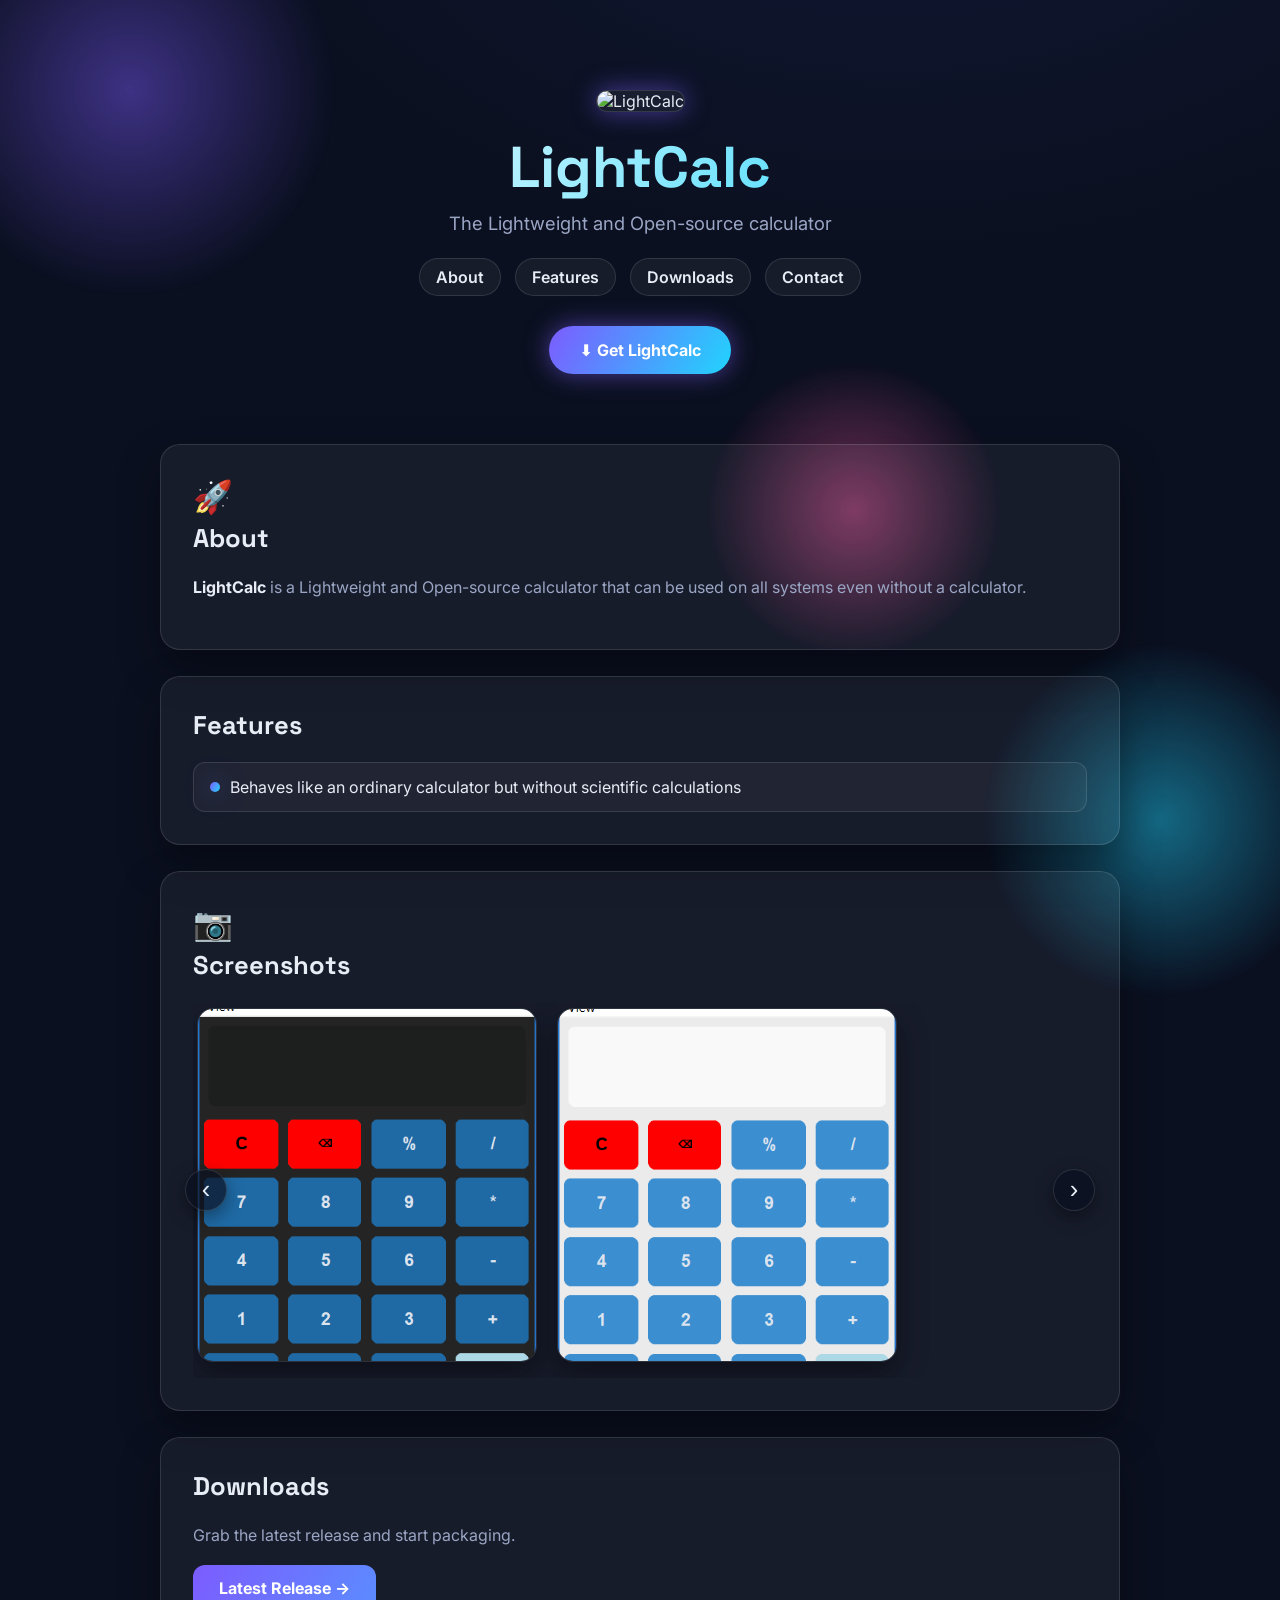
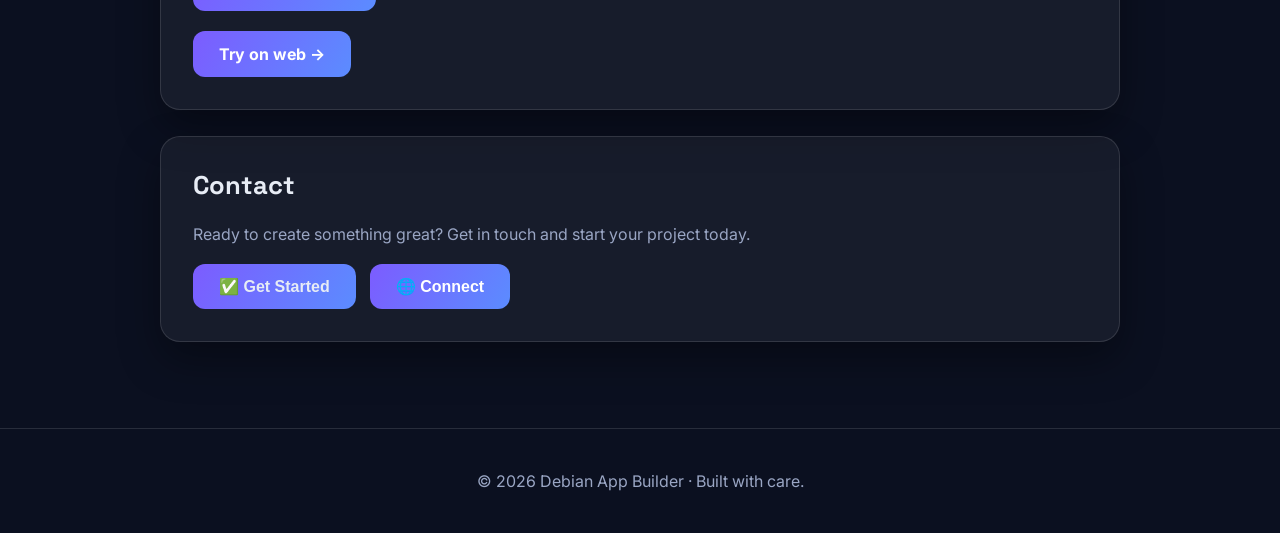
==== index.html @ 503bd032 "added LightCalc site" ====
<!DOCTYPE html>
<html lang="en">
<head>
    <meta charset="UTF-8">
    <meta name="viewport" content="width=device-width, initial-scale=1.0">
    <title>LightCalc</title>
    <link rel="preconnect" href="https://fonts.googleapis.com">
    <link rel="preconnect" href="https://fonts.gstatic.com" crossorigin>
    <link href="https://fonts.googleapis.com/css2?family=Space+Grotesk:wght@400;600;700&family=Inter:wght@400;500;600&display=swap" rel="stylesheet">
    <link rel="stylesheet" href="styles.css">
</head>
<body>
    <div class="bg-orbs" aria-hidden="true">
        <span class="orb orb-1"></span>
        <span class="orb orb-2"></span>
        <span class="orb orb-3"></span>
    </div>

    <header class="hero">
        <div class="hero-inner">
            <img src="LightCalc-source/Calculator/calculator.png" alt="LightCalc" class="logo">
            <h1>LightCalc</h1>
            <p class="tagline">The Lightweight and Open-source calculator</p>
            <nav>
                <a href="#about">About</a>
                <a href="#features">Features</a>
                <a href="#downloads">Downloads</a>
                <a href="#contact">Contact</a>
            </nav>
            <a href="#downloads" class="cta">⬇ Get LightCalc</a>
        </div>
    </header>

    <main>
        <section id="about" class="card reveal">
            <div class="card-icon">🚀</div>
            <h2>About</h2>
            <p><strong>LightCalc</strong> is a Lightweight and Open-source calculator that can be used on all systems even without a calculator.</p>
        </section>
        
        <section id="features" class="card reveal">
            <h2>Features</h2>
            <ul class="feature-grid">
                <li><span class="dot"></span>Behaves like an ordinary calculator but without scientific calculations</li>
                
            </ul>
        </section>
        <section id="screenshots" class="card reveal">
            <div class="card-icon">📷 </div>
                <h2>Screenshots</h2>
                <div class="gallery">
                    <button class="gallery-btn prev" aria-label="Previous screenshot">‹</button>
                    <div class="screenshots" role="region" aria-label="Screenshot gallery">
                        <!-- Template: copy a <figure class="shot"> block to add more screenshots -->
                        <figure class="shot">
                            <img src="./images/Lightcalc-dark.png" alt="Debian-App-Builder-screenshot1">
                        </figure>
                        <figure class="shot">
                            <img src="./images/Lightcal-light.png" alt="Debian-App-Builder-screenshot2">
                        </figure>
                    </div>
                    <button class="gallery-btn next" aria-label="Next screenshot">›</button>
                </div>
        </section>
        <section id="downloads" class="card reveal">
            <h2>Downloads</h2>
            <p>Grab the latest release and start packaging.</p>
            <a class="btn primary" href="https://github.com/tuffgit21/LightCalc/releases/">Latest Release →</a>
            <br>
            <br>
            <a class="btn primary" href="LightCalc-web.html">Try on web →</a>
        </section>
        
        <section id="contact" class="card reveal">
            <h2>Contact</h2>
            <p>Ready to create something great? Get in touch and start your project today.</p>
            <div class="actions">
                <button class="btn primary glow" id="get-started"><a href="https://forms.gle/stxDfYXyTWA26EL48" target="_blank">✅ Get Started</a></button>
                <button class="btn glow" id="open-social" type="button">🌐 Connect</button>
            </div>
        </section>
    </main>

    <footer>
        <p>© 2026 Debian App Builder · Built with care.</p>
    </footer>

    <div id="lightbox" class="lightbox" aria-hidden="true" role="dialog" aria-label="Image preview">
        <img src="" alt="">
    </div>

    <div id="social-popup" class="social-popup" aria-hidden="true" role="dialog" aria-label="Social media links">
        <div class="social-card">
            <button class="social-close" aria-label="Close">×</button>
            <h3>Connect with us</h3>
            <div class="social-grid">
                <a class="social-link" href="https://github.com/tuffgit21" target="_blank" rel="noopener" aria-label="GitHub" style="--c:#ffffff">
                    <svg viewBox="0 0 24 24" aria-hidden="true"><path fill="currentColor" d="M12 .297c-6.63 0-12 5.373-12 12 0 5.303 3.438 9.8 8.205 11.385.6.113.82-.258.82-.577 0-.285-.01-1.04-.015-2.04-3.338.724-4.042-1.61-4.042-1.61C4.422 18.07 3.633 17.7 3.633 17.7c-1.087-.744.084-.729.084-.729 1.205.084 1.838 1.236 1.838 1.236 1.07 1.835 2.809 1.305 3.495.998.108-.776.417-1.305.76-1.605-2.665-.3-5.466-1.332-5.466-5.93 0-1.31.465-2.38 1.235-3.22-.135-.303-.54-1.523.105-3.176 0 0 1.005-.322 3.3 1.23.96-.267 1.98-.399 3-.405 1.02.006 2.04.138 3 .405 2.28-1.552 3.285-1.23 3.285-1.23.645 1.653.24 2.873.12 3.176.765.84 1.23 1.91 1.23 3.22 0 4.61-2.805 5.625-5.475 5.92.42.36.81 1.096.81 2.22 0 1.606-.015 2.896-.015 3.286 0 .315.21.69.825.57C20.565 22.092 24 17.592 24 12.297c0-6.627-5.373-12-12-12"/></svg>
                </a>
                <a class="social-link" href="https://www.tiktok.com/@i.love_coding" target="_blank" rel="noopener" aria-label="TikTok" style="--c:#ff0050">
                    <svg viewBox="0 0 24 24" aria-hidden="true"><path fill="currentColor" d="M12.525.02c1.31-.02 2.61-.01 3.91-.02.08 1.53.63 3.09 1.75 4.17 1.12 1.11 2.7 1.62 4.24 1.79v4.03c-1.44-.05-2.89-.35-4.2-.97-.57-.26-1.1-.59-1.62-.93-.01 2.92.01 5.84-.02 8.75-.08 1.4-.54 2.79-1.35 3.94-1.31 1.92-3.58 3.17-5.91 3.21-1.43.08-2.86-.31-4.08-1.03-2.02-1.19-3.44-3.37-3.65-5.71-.02-.5-.03-1-.01-1.49.18-1.9 1.12-3.72 2.58-4.96 1.66-1.44 3.98-2.13 6.15-1.72.02 1.48-.04 2.96-.04 4.44-.99-.32-2.15-.23-3.02.37-.63.41-1.11 1.04-1.36 1.75-.21.51-.15 1.07-.14 1.61.24 1.64 1.82 3.02 3.5 2.87 1.12-.01 2.19-.66 2.77-1.61.19-.33.4-.67.41-1.06.1-1.79.06-3.57.07-5.36.01-4.03-.01-8.05.02-12.07z"/></svg>
                </a>
                <a class="social-link" href="https://www.instagram.com/prvtt_yousef_2/" target="_blank" rel="noopener" aria-label="Instagram" style="--c:#e1306c">
                    <svg viewBox="0 0 24 24" aria-hidden="true"><path fill="currentColor" d="M12 2.163c3.204 0 3.584.012 4.85.07 3.252.148 4.771 1.691 4.919 4.919.058 1.265.069 1.645.069 4.849 0 3.205-.012 3.584-.069 4.849-.149 3.225-1.664 4.771-4.919 4.919-1.266.058-1.644.07-4.85.07-3.204 0-3.584-.012-4.849-.07-3.26-.149-4.771-1.699-4.919-4.92-.058-1.265-.07-1.644-.07-4.849 0-3.204.013-3.583.07-4.849.149-3.227 1.664-4.771 4.919-4.919 1.266-.057 1.645-.069 4.849-.069zM12 0C8.741 0 8.333.014 7.053.072 2.695.272.273 2.69.073 7.052.014 8.333 0 8.741 0 12c0 3.259.014 3.668.072 4.948.2 4.358 2.618 6.78 6.98 6.98C8.333 23.986 8.741 24 12 24c3.259 0 3.668-.014 4.948-.072 4.354-.2 6.782-2.618 6.979-6.98.059-1.28.073-1.689.073-4.948 0-3.259-.014-3.667-.072-4.947-.196-4.354-2.617-6.78-6.979-6.98C15.668.014 15.259 0 12 0zm0 5.838a6.162 6.162 0 100 12.324 6.162 6.162 0 000-12.324zM12 16a4 4 0 110-8 4 4 0 010 8zm6.406-11.845a1.44 1.44 0 100 2.881 1.44 1.44 0 000-2.881z"/></svg>
                </a>
                <a class="social-link" href="https://discord.com/invite/nNTrCmrS6y" target="_blank" rel="noopener" aria-label="Discord" style="--c:#5865f2">
                    <svg viewBox="0 0 24 24" aria-hidden="true"><path fill="currentColor" d="M20.317 4.369a19.791 19.791 0 00-4.885-1.515.074.074 0 00-.079.037c-.21.375-.444.864-.608 1.249a18.27 18.27 0 00-5.487 0 12.64 12.64 0 00-.617-1.25.077.077 0 00-.079-.036A19.736 19.736 0 003.677 4.37a.07.07 0 00-.032.027C.533 9.046-.32 13.58.099 18.057a.082.082 0 00.031.057 19.9 19.9 0 005.993 3.03.078.078 0 00.084-.028c.462-.63.874-1.295 1.226-1.994a.076.076 0 00-.041-.106 13.107 13.107 0 01-1.872-.892.077.077 0 01-.008-.128c.126-.094.252-.192.372-.291a.074.074 0 01.077-.01c3.928 1.793 8.18 1.793 12.062 0a.074.074 0 01.078.009c.12.099.246.198.373.292a.077.077 0 01-.006.127 12.3 12.3 0 01-1.873.892.077.077 0 00-.041.107c.36.698.772 1.362 1.225 1.993a.076.076 0 00.084.028 19.84 19.84 0 006.002-3.03.077.077 0 00.032-.056c.5-5.177-.838-9.674-3.549-13.66a.061.061 0 00-.031-.027zM8.02 15.331c-1.183 0-2.157-1.085-2.157-2.419 0-1.333.956-2.419 2.157-2.419 1.21 0 2.176 1.096 2.157 2.42 0 1.333-.956 2.418-2.157 2.418zm7.975 0c-1.183 0-2.157-1.085-2.157-2.419 0-1.333.955-2.419 2.157-2.419 1.21 0 2.176 1.096 2.157 2.42 0 1.333-.946 2.418-2.157 2.418z"/></svg>
                </a>
                <a class="social-link" href="https://t.me/tuffgit21" target="_blank" rel="noopener" aria-label="Telegram" style="--c:#26a5e4">
                    <svg viewBox="0 0 24 24" aria-hidden="true"><path fill="currentColor" d="M11.944 0A12 12 0 000 12a12 12 0 0012 12 12 12 0 0012-12A12 12 0 0012 0a12 12 0 00-.056 0zm4.962 7.224c.1-.002.321.023.465.14a.506.506 0 01.171.325c.016.093.036.306.02.472-.18 1.898-.962 6.502-1.36 8.627-.168.9-.499 1.201-.82 1.23-.696.065-1.225-.46-1.9-.902-1.056-.693-1.653-1.124-2.678-1.8-1.185-.78-.417-1.21.258-1.91.177-.184 3.247-2.977 3.307-3.23.007-.032.014-.15-.056-.212s-.174-.041-.249-.024c-.106.024-1.793 1.14-5.061 3.345-.48.334-.913.49-1.302.48-.428-.008-1.252-.241-1.865-.44-.752-.245-1.349-.374-1.297-.789.027-.216.325-.437.893-.663 3.498-1.524 5.83-2.529 6.998-3.014 3.332-1.386 4.025-1.627 4.476-1.635z"/></svg>
                </a>
            </div>
        </div>
    </div>

    <script>
        const obs = new IntersectionObserver((entries) => {
            entries.forEach(e => { if (e.isIntersecting) e.target.classList.add('in'); });
        }, { threshold: 0.15 });
        document.querySelectorAll('.reveal').forEach(el => obs.observe(el));

        // Screenshot gallery scroll controls (reusable template)
        document.querySelectorAll('.gallery').forEach(g => {
            const track = g.querySelector('.screenshots');
            const step = () => track.querySelector('.shot')?.offsetWidth + 20 || 300;
            g.querySelector('.gallery-btn.prev')?.addEventListener('click', () => track.scrollBy({ left: -step(), behavior: 'smooth' }));
            g.querySelector('.gallery-btn.next')?.addEventListener('click', () => track.scrollBy({ left: step(), behavior: 'smooth' }));
        });

        // Lightbox preview
        const lb = document.getElementById('lightbox');
        const lbImg = lb.querySelector('img');
        document.querySelectorAll('.shot img').forEach(img => {
            img.style.cursor = 'zoom-in';
            img.addEventListener('click', () => {
                lbImg.src = img.src;
                lbImg.alt = img.alt;
                lb.classList.add('open');
                lb.setAttribute('aria-hidden', 'false');
            });
        });
        const closeLb = () => { lb.classList.remove('open'); lb.setAttribute('aria-hidden', 'true'); };
        lb.addEventListener('click', closeLb);
        document.addEventListener('keydown', e => { if (e.key === 'Escape') closeLb(); });

        // Social media popup
        const sp = document.getElementById('social-popup');
        const openSp = () => { sp.classList.add('open'); sp.setAttribute('aria-hidden', 'false'); };
        const closeSp = () => { sp.classList.remove('open'); sp.setAttribute('aria-hidden', 'true'); };
        document.getElementById('open-social')?.addEventListener('click', openSp);
        sp.querySelector('.social-close')?.addEventListener('click', closeSp);
        sp.addEventListener('click', e => { if (e.target === sp) closeSp(); });
        document.addEventListener('keydown', e => { if (e.key === 'Escape') closeSp(); });

        // Screenshot gallery scroll controls (reusable template)
        document.querySelectorAll('.gallery').forEach(g => {
            const track = g.querySelector('.screenshots');
            const step = () => track.querySelector('.shot')?.offsetWidth + 20 || 300;
            g.querySelector('.gallery-btn.prev')?.addEventListener('click', () => track.scrollBy({ left: -step(), behavior: 'smooth' }));
            g.querySelector('.gallery-btn.next')?.addEventListener('click', () => track.scrollBy({ left: step(), behavior: 'smooth' }));
        });
    </script>
</body>
</html>
---- styles.css ----
:root {
    --bg: #0b1020;
    --bg-2: #111834;
    --card: rgba(255, 255, 255, 0.05);
    --border: rgba(255, 255, 255, 0.12);
    --text: #e7ecf5;
    --muted: #9aa6c4;
    --accent: #7c5cff;
    --accent-2: #21d4fd;
    --glow: 0 0 24px rgba(124, 92, 255, 0.55);
}

* { box-sizing: border-box; }

body {
    margin: 0;
    font-family: 'Inter', system-ui, sans-serif;
    background: radial-gradient(1200px 800px at 70% -10%, var(--bg-2), var(--bg) 60%);
    color: var(--text);
    min-height: 100vh;
    overflow-x: hidden;
}

.bg-orbs { position: fixed; inset: 0; z-index: 0; pointer-events: none; }
.orb {
    position: absolute;
    border-radius: 50%;
    opacity: 0.45;
    will-change: transform;
    transform: translateZ(0);
    animation: float 16s ease-in-out infinite;
}
.orb-1 { width: 420px; height: 420px; background: radial-gradient(circle at 50% 50%, var(--accent) 0%, transparent 70%); top: -120px; left: -80px; }
.orb-2 { width: 360px; height: 360px; background: radial-gradient(circle at 50% 50%, var(--accent-2) 0%, transparent 70%); bottom: -100px; right: -60px; animation-delay: -5s; }
.orb-3 { width: 300px; height: 300px; background: radial-gradient(circle at 50% 50%, #ff5ca8 0%, transparent 70%); top: 40%; left: 55%; animation-delay: -9s; }

@keyframes float {
    0%, 100% { transform: translate(0, 0) scale(1); }
    50% { transform: translate(30px, -40px) scale(1.08); }
}

.hero {
    position: relative;
    z-index: 1;
    text-align: center;
    padding: 90px 20px 70px;
}
.hero-inner { max-width: 800px; margin: 0 auto; }
.logo {
    width: 110px;
    height: 110px;
    object-fit: cover;
    border-radius: 24px;
    border: 1px solid var(--border);
    box-shadow: var(--glow);
    background: var(--card);
    image-rendering: -webkit-optimize-contrast;
    animation: pop 0.8s ease both;
}
h1 {
    font-family: 'Space Grotesk', sans-serif;
    font-size: clamp(2.2rem, 6vw, 3.6rem);
    margin: 18px 0 8px;
    background: linear-gradient(120deg, #fff, var(--accent-2));
    -webkit-background-clip: text;
    background-clip: text;
    color: transparent;
}
.tagline { color: var(--muted); font-size: 1.15rem; margin: 0 0 24px; }
.accent { color: var(--accent-2); font-weight: 600; }

nav {
    display: flex;
    flex-wrap: wrap;
    justify-content: center;
    gap: 14px;
    margin: 20px 0 30px;
}
nav a {
    color: var(--text);
    text-decoration: none;
    font-weight: 600;
    padding: 8px 16px;
    border-radius: 999px;
    border: 1px solid var(--border);
    background: var(--card);
    transition: transform 0.2s, border-color 0.2s, box-shadow 0.2s;
}
nav a:hover {
    transform: translateY(-2px);
    border-color: var(--accent);
    box-shadow: var(--glow);
}

.cta {
    display: inline-block;
    padding: 14px 30px;
    border-radius: 999px;
    font-weight: 700;
    color: #fff;
    text-decoration: none;
    background: linear-gradient(120deg, var(--accent), var(--accent-2));
    box-shadow: var(--glow);
    transition: transform 0.2s, box-shadow 0.2s;
}
.cta:hover { transform: translateY(-3px) scale(1.03); }

main {
    position: relative;
    z-index: 1;
    max-width: 1000px;
    margin: 0 auto;
    padding: 0 20px 60px;
}

.card {
    background: var(--card);
    border: 1px solid var(--border);
    border-radius: 20px;
    box-shadow: 0 18px 40px rgba(0, 0, 0, 0.35);
    padding: 32px;
    margin-bottom: 26px;
    opacity: 0;
    transform: translateY(28px);
    will-change: transform, opacity;
    transition: opacity 0.7s ease, transform 0.7s ease;
}
.card.in { opacity: 1; transform: translateY(0); }
.card h2 {
    font-family: 'Space Grotesk', sans-serif;
    margin-top: 0;
    font-size: 1.6rem;
}
.card-icon { font-size: 2rem; margin-bottom: 6px; }
.card p { color: var(--muted); line-height: 1.6; }
.card strong { color: var(--text); }

.feature-grid {
    list-style: none;
    padding: 0;
    display: grid;
    grid-template-columns: repeat(auto-fit, minmax(260px, 1fr));
    gap: 14px;
    margin: 18px 0 0;
}
.feature-grid li {
    display: flex;
    align-items: center;
    gap: 10px;
    padding: 14px 16px;
    border-radius: 12px;
    background: rgba(255, 255, 255, 0.04);
    border: 1px solid var(--border);
    transition: transform 0.2s, border-color 0.2s;
}
.feature-grid li:hover { transform: translateY(-3px); border-color: var(--accent); }
.dot {
    width: 10px; height: 10px; border-radius: 50%;
    background: linear-gradient(120deg, var(--accent), var(--accent-2));
    flex-shrink: 0;
    box-shadow: var(--glow);
}
.feature-grid code, .card code {
    background: rgba(124, 92, 255, 0.18);
    padding: 2px 7px;
    border-radius: 6px;
    font-size: 0.9em;
    color: #d7ccff;
}

.gallery {
    position: relative;
    margin-top: 18px;
}
.screenshots {
    display: flex;
    gap: 20px;
    padding: 6px 4px 16px;
    overflow-x: auto;
    scroll-snap-type: x proximity;
    -webkit-overflow-scrolling: touch;
    scrollbar-width: thin;
    scrollbar-color: var(--accent) transparent;
}
.screenshots::-webkit-scrollbar { height: 8px; }
.screenshots::-webkit-scrollbar-track { background: transparent; }
.screenshots::-webkit-scrollbar-thumb {
    background: linear-gradient(120deg, var(--accent), var(--accent-2));
    border-radius: 999px;
}
.gallery-btn {
    position: absolute;
    top: 50%;
    transform: translateY(-50%);
    z-index: 2;
    width: 42px;
    height: 42px;
    border-radius: 50%;
    border: 1px solid var(--border);
    background: rgba(11, 16, 32, 0.7);
    color: var(--text);
    font-size: 1.6rem;
    line-height: 1;
    cursor: pointer;
    box-shadow: 0 6px 18px rgba(0, 0, 0, 0.4);
    transition: transform 0.2s, border-color 0.2s, box-shadow 0.2s;
}
.gallery-btn:hover {
    border-color: var(--accent);
    box-shadow: var(--glow);
    transform: translateY(-50%) scale(1.08);
}
.gallery-btn.prev { left: -8px; }
.gallery-btn.next { right: -8px; }

.lightbox {
    position: fixed;
    inset: 0;
    z-index: 50;
    display: flex;
    align-items: center;
    justify-content: center;
    padding: 24px;
    background: rgba(6, 9, 20, 0.85);
    backdrop-filter: blur(10px);
    -webkit-backdrop-filter: blur(10px);
    opacity: 0;
    visibility: hidden;
    transition: opacity 0.3s ease, visibility 0.3s ease;
    cursor: zoom-out;
}
.lightbox.open { opacity: 1; visibility: visible; }
.lightbox img {
    max-width: 92vw;
    max-height: 88vh;
    width: auto;
    height: auto;
    border-radius: 16px;
    border: 1px solid var(--border);
    box-shadow: 0 30px 80px rgba(0, 0, 0, 0.6), var(--glow);
    transform: scale(0.92);
    transition: transform 0.3s ease;
}
.lightbox.open img { transform: scale(1); }

.social-popup {
    position: fixed;
    inset: 0;
    z-index: 50;
    display: flex;
    align-items: center;
    justify-content: center;
    padding: 24px;
    background: rgba(6, 9, 20, 0.85);
    backdrop-filter: blur(10px);
    -webkit-backdrop-filter: blur(10px);
    opacity: 0;
    visibility: hidden;
    transition: opacity 0.3s ease, visibility 0.3s ease;
}
.social-popup.open { opacity: 1; visibility: visible; }
.social-card {
    position: relative;
    background: var(--card);
    border: 1px solid var(--border);
    border-radius: 20px;
    box-shadow: 0 30px 80px rgba(0, 0, 0, 0.6), var(--glow);
    padding: 32px 28px;
    text-align: center;
    transform: scale(0.92);
    transition: transform 0.3s ease;
}
.social-popup.open .social-card { transform: scale(1); }
.social-card h3 {
    font-family: 'Space Grotesk', sans-serif;
    margin: 0 0 20px;
    font-size: 1.4rem;
}
.social-close {
    position: absolute;
    top: 12px;
    right: 14px;
    width: 34px;
    height: 34px;
    border-radius: 50%;
    border: 1px solid var(--border);
    background: transparent;
    color: var(--text);
    font-size: 1.4rem;
    line-height: 1;
    cursor: pointer;
    transition: border-color 0.2s, box-shadow 0.2s;
}
.social-close:hover { border-color: var(--accent); box-shadow: var(--glow); }
.social-grid {
    display: flex;
    flex-wrap: wrap;
    justify-content: center;
    gap: 16px;
}
.social-link {
    display: grid;
    place-items: center;
    width: 58px;
    height: 58px;
    border-radius: 16px;
    color: var(--c, #fff);
    background: rgba(255, 255, 255, 0.06);
    border: 1px solid var(--border);
    transition: transform 0.2s, border-color 0.2s, box-shadow 0.2s, background 0.2s;
}
.social-link svg { width: 26px; height: 26px; }
.social-link:hover {
    transform: translateY(-4px);
    border-color: var(--c, var(--accent));
    background: color-mix(in srgb, var(--c, #fff) 14%, transparent);
    box-shadow: 0 0 22px color-mix(in srgb, var(--c, #fff) 45%, transparent);
}
.shot {
    flex: 0 0 auto;
    width: clamp(240px, 70%, 340px);
    margin: 0;
    overflow: hidden;
    border-radius: 16px;
    border: 1px solid var(--border);
    background: rgba(0, 0, 0, 0.25);
    box-shadow: 0 14px 30px rgba(0, 0, 0, 0.4);
    scroll-snap-align: center;
    transition: transform 0.3s ease, box-shadow 0.3s ease, border-color 0.3s ease;
}
.shot img {
    display: block;
    width: 100%;
    height: auto;
    aspect-ratio: 24 / 25;
    object-fit: cover;
    transition: transform 0.4s ease, filter 0.4s ease;
}
.shot:hover {
    transform: translateY(-4px);
    border-color: var(--accent);
    box-shadow: var(--glow);
}
.shot:hover img {
    transform: scale(1.05);
    filter: saturate(1.1) brightness(1.05);
}

.btn {
    display: inline-block;
    text-decoration: none;
    font-weight: 700;
    padding: 13px 26px;
    border-radius: 12px;
    cursor: pointer;
    border: none;
    font-size: 1rem;
    color: #fff;
    background: linear-gradient(120deg, var(--accent), #5b8cff);
    transition: transform 0.2s, box-shadow 0.2s;
}
.btn:hover { transform: translateY(-2px); }
.btn.primary:hover { box-shadow: var(--glow); }
.btn.glow { animation: pulse 2.4s ease-in-out infinite; }

.actions { display: flex; flex-wrap: wrap; gap: 14px; margin-top: 8px; }

@keyframes pulse {
    0%, 100% { transform: scale(1); }
    50% { transform: scale(1.04); }
}
@keyframes pop {
    0% { transform: scale(0.6); opacity: 0; }
    100% { transform: scale(1); opacity: 1; }
}

footer {
    position: relative;
    z-index: 1;
    text-align: center;
    padding: 26px;
    color: var(--muted);
    border-top: 1px solid var(--border);
}

@media (prefers-reduced-motion: reduce) {
    .orb, .btn.glow, .logo { animation: none; }
    .card { transition: none; }
    .screenshots { scroll-behavior: auto; }
}
html {
    scroll-behavior: smooth;
}
a {
    text-decoration: none;
    color:var(--text)
}
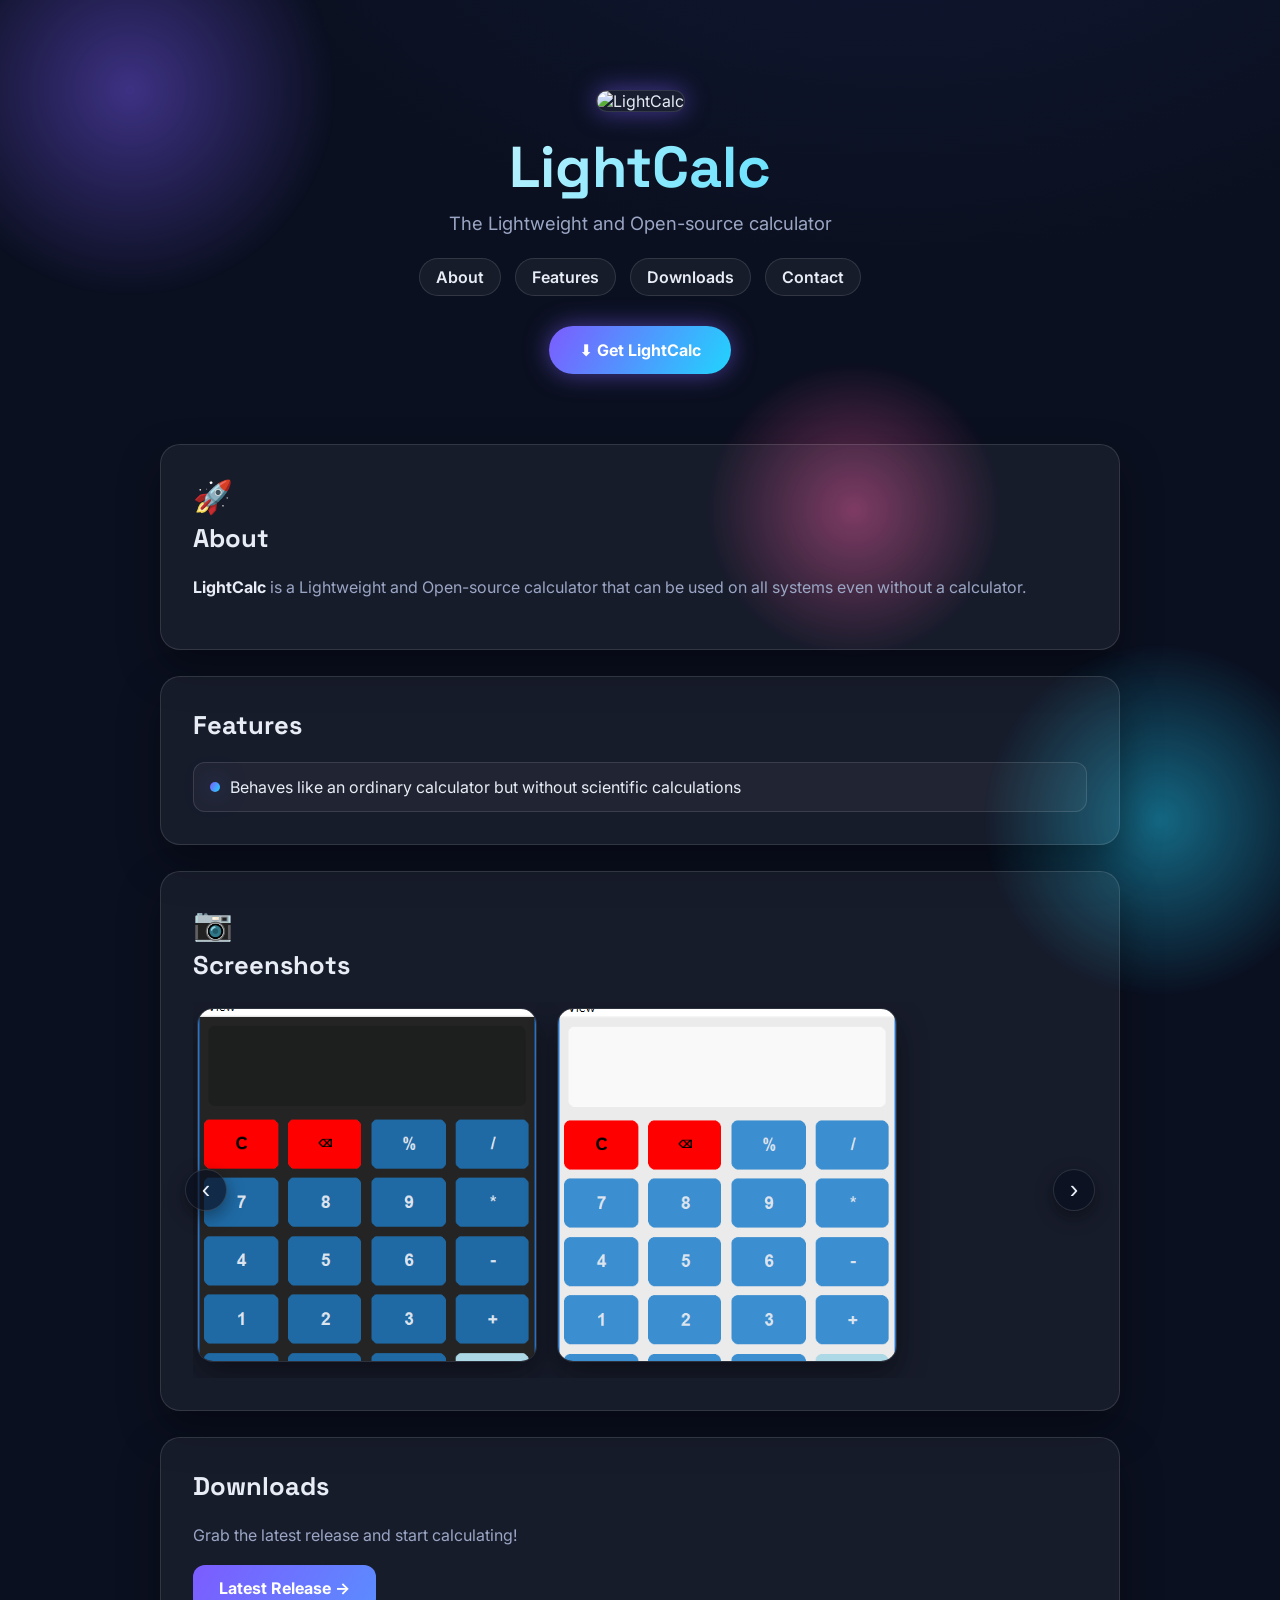
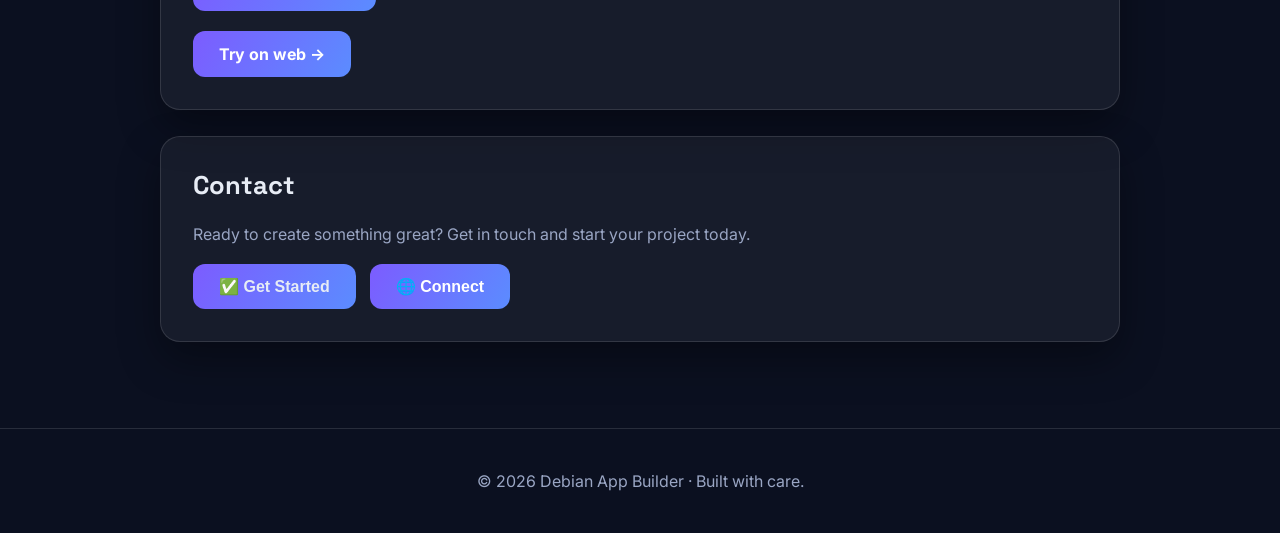
==== commit 4c75036f: "updated" ====
--- a/index.html
+++ b/index.html
@@ -1,119 +1,110 @@
 <!DOCTYPE html>
 <html lang="en">
 <head>
-    <meta charset="UTF-8">
-    <meta name="viewport" content="width=device-width, initial-scale=1.0">
-    <title>LightCalc</title>
-    <link rel="preconnect" href="https://fonts.googleapis.com">
-    <link rel="preconnect" href="https://fonts.gstatic.com" crossorigin>
-    <link href="https://fonts.googleapis.com/css2?family=Space+Grotesk:wght@400;600;700&family=Inter:wght@400;500;600&display=swap" rel="stylesheet">
-    <link rel="stylesheet" href="styles.css">
+<meta charset="utf-8"/>
+<meta content="width=device-width, initial-scale=1.0" name="viewport"/>
+<title>LightCalc</title>
+<link href="https://fonts.googleapis.com" rel="preconnect"/>
+<link crossorigin="" href="https://fonts.gstatic.com" rel="preconnect"/>
+<link href="https://fonts.googleapis.com/css2?family=Space+Grotesk:wght@400;600;700&amp;family=Inter:wght@400;500;600&amp;display=swap" rel="stylesheet"/>
+<link href="styles.css" rel="stylesheet"/>
 </head>
 <body>
-    <div class="bg-orbs" aria-hidden="true">
-        <span class="orb orb-1"></span>
-        <span class="orb orb-2"></span>
-        <span class="orb orb-3"></span>
-    </div>
-
-    <header class="hero">
-        <div class="hero-inner">
-            <img src="LightCalc-source/Calculator/calculator.png" alt="LightCalc" class="logo">
-            <h1>LightCalc</h1>
-            <p class="tagline">The Lightweight and Open-source calculator</p>
-            <nav>
-                <a href="#about">About</a>
-                <a href="#features">Features</a>
-                <a href="#downloads">Downloads</a>
-                <a href="#contact">Contact</a>
-            </nav>
-            <a href="#downloads" class="cta">⬇ Get LightCalc</a>
-        </div>
-    </header>
-
-    <main>
-        <section id="about" class="card reveal">
-            <div class="card-icon">🚀</div>
-            <h2>About</h2>
-            <p><strong>LightCalc</strong> is a Lightweight and Open-source calculator that can be used on all systems even without a calculator.</p>
-        </section>
-        
-        <section id="features" class="card reveal">
-            <h2>Features</h2>
-            <ul class="feature-grid">
-                <li><span class="dot"></span>Behaves like an ordinary calculator but without scientific calculations</li>
-                
-            </ul>
-        </section>
-        <section id="screenshots" class="card reveal">
-            <div class="card-icon">📷 </div>
-                <h2>Screenshots</h2>
-                <div class="gallery">
-                    <button class="gallery-btn prev" aria-label="Previous screenshot">‹</button>
-                    <div class="screenshots" role="region" aria-label="Screenshot gallery">
-                        <!-- Template: copy a <figure class="shot"> block to add more screenshots -->
-                        <figure class="shot">
-                            <img src="./images/Lightcalc-dark.png" alt="Debian-App-Builder-screenshot1">
-                        </figure>
-                        <figure class="shot">
-                            <img src="./images/Lightcal-light.png" alt="Debian-App-Builder-screenshot2">
-                        </figure>
-                    </div>
-                    <button class="gallery-btn next" aria-label="Next screenshot">›</button>
-                </div>
-        </section>
-        <section id="downloads" class="card reveal">
-            <h2>Downloads</h2>
-            <p>Grab the latest release and start packaging.</p>
-            <a class="btn primary" href="https://github.com/tuffgit21/LightCalc/releases/">Latest Release →</a>
-            <br>
-            <br>
-            <a class="btn primary" href="LightCalc-web.html">Try on web →</a>
-        </section>
-        
-        <section id="contact" class="card reveal">
-            <h2>Contact</h2>
-            <p>Ready to create something great? Get in touch and start your project today.</p>
-            <div class="actions">
-                <button class="btn primary glow" id="get-started"><a href="https://forms.gle/stxDfYXyTWA26EL48" target="_blank">✅ Get Started</a></button>
-                <button class="btn glow" id="open-social" type="button">🌐 Connect</button>
-            </div>
-        </section>
-    </main>
-
-    <footer>
-        <p>© 2026 Debian App Builder · Built with care.</p>
-    </footer>
-
-    <div id="lightbox" class="lightbox" aria-hidden="true" role="dialog" aria-label="Image preview">
-        <img src="" alt="">
-    </div>
-
-    <div id="social-popup" class="social-popup" aria-hidden="true" role="dialog" aria-label="Social media links">
-        <div class="social-card">
-            <button class="social-close" aria-label="Close">×</button>
-            <h3>Connect with us</h3>
-            <div class="social-grid">
-                <a class="social-link" href="https://github.com/tuffgit21" target="_blank" rel="noopener" aria-label="GitHub" style="--c:#ffffff">
-                    <svg viewBox="0 0 24 24" aria-hidden="true"><path fill="currentColor" d="M12 .297c-6.63 0-12 5.373-12 12 0 5.303 3.438 9.8 8.205 11.385.6.113.82-.258.82-.577 0-.285-.01-1.04-.015-2.04-3.338.724-4.042-1.61-4.042-1.61C4.422 18.07 3.633 17.7 3.633 17.7c-1.087-.744.084-.729.084-.729 1.205.084 1.838 1.236 1.838 1.236 1.07 1.835 2.809 1.305 3.495.998.108-.776.417-1.305.76-1.605-2.665-.3-5.466-1.332-5.466-5.93 0-1.31.465-2.38 1.235-3.22-.135-.303-.54-1.523.105-3.176 0 0 1.005-.322 3.3 1.23.96-.267 1.98-.399 3-.405 1.02.006 2.04.138 3 .405 2.28-1.552 3.285-1.23 3.285-1.23.645 1.653.24 2.873.12 3.176.765.84 1.23 1.91 1.23 3.22 0 4.61-2.805 5.625-5.475 5.92.42.36.81 1.096.81 2.22 0 1.606-.015 2.896-.015 3.286 0 .315.21.69.825.57C20.565 22.092 24 17.592 24 12.297c0-6.627-5.373-12-12-12"/></svg>
-                </a>
-                <a class="social-link" href="https://www.tiktok.com/@i.love_coding" target="_blank" rel="noopener" aria-label="TikTok" style="--c:#ff0050">
-                    <svg viewBox="0 0 24 24" aria-hidden="true"><path fill="currentColor" d="M12.525.02c1.31-.02 2.61-.01 3.91-.02.08 1.53.63 3.09 1.75 4.17 1.12 1.11 2.7 1.62 4.24 1.79v4.03c-1.44-.05-2.89-.35-4.2-.97-.57-.26-1.1-.59-1.62-.93-.01 2.92.01 5.84-.02 8.75-.08 1.4-.54 2.79-1.35 3.94-1.31 1.92-3.58 3.17-5.91 3.21-1.43.08-2.86-.31-4.08-1.03-2.02-1.19-3.44-3.37-3.65-5.71-.02-.5-.03-1-.01-1.49.18-1.9 1.12-3.72 2.58-4.96 1.66-1.44 3.98-2.13 6.15-1.72.02 1.48-.04 2.96-.04 4.44-.99-.32-2.15-.23-3.02.37-.63.41-1.11 1.04-1.36 1.75-.21.51-.15 1.07-.14 1.61.24 1.64 1.82 3.02 3.5 2.87 1.12-.01 2.19-.66 2.77-1.61.19-.33.4-.67.41-1.06.1-1.79.06-3.57.07-5.36.01-4.03-.01-8.05.02-12.07z"/></svg>
-                </a>
-                <a class="social-link" href="https://www.instagram.com/prvtt_yousef_2/" target="_blank" rel="noopener" aria-label="Instagram" style="--c:#e1306c">
-                    <svg viewBox="0 0 24 24" aria-hidden="true"><path fill="currentColor" d="M12 2.163c3.204 0 3.584.012 4.85.07 3.252.148 4.771 1.691 4.919 4.919.058 1.265.069 1.645.069 4.849 0 3.205-.012 3.584-.069 4.849-.149 3.225-1.664 4.771-4.919 4.919-1.266.058-1.644.07-4.85.07-3.204 0-3.584-.012-4.849-.07-3.26-.149-4.771-1.699-4.919-4.92-.058-1.265-.07-1.644-.07-4.849 0-3.204.013-3.583.07-4.849.149-3.227 1.664-4.771 4.919-4.919 1.266-.057 1.645-.069 4.849-.069zM12 0C8.741 0 8.333.014 7.053.072 2.695.272.273 2.69.073 7.052.014 8.333 0 8.741 0 12c0 3.259.014 3.668.072 4.948.2 4.358 2.618 6.78 6.98 6.98C8.333 23.986 8.741 24 12 24c3.259 0 3.668-.014 4.948-.072 4.354-.2 6.782-2.618 6.979-6.98.059-1.28.073-1.689.073-4.948 0-3.259-.014-3.667-.072-4.947-.196-4.354-2.617-6.78-6.979-6.98C15.668.014 15.259 0 12 0zm0 5.838a6.162 6.162 0 100 12.324 6.162 6.162 0 000-12.324zM12 16a4 4 0 110-8 4 4 0 010 8zm6.406-11.845a1.44 1.44 0 100 2.881 1.44 1.44 0 000-2.881z"/></svg>
-                </a>
-                <a class="social-link" href="https://discord.com/invite/nNTrCmrS6y" target="_blank" rel="noopener" aria-label="Discord" style="--c:#5865f2">
-                    <svg viewBox="0 0 24 24" aria-hidden="true"><path fill="currentColor" d="M20.317 4.369a19.791 19.791 0 00-4.885-1.515.074.074 0 00-.079.037c-.21.375-.444.864-.608 1.249a18.27 18.27 0 00-5.487 0 12.64 12.64 0 00-.617-1.25.077.077 0 00-.079-.036A19.736 19.736 0 003.677 4.37a.07.07 0 00-.032.027C.533 9.046-.32 13.58.099 18.057a.082.082 0 00.031.057 19.9 19.9 0 005.993 3.03.078.078 0 00.084-.028c.462-.63.874-1.295 1.226-1.994a.076.076 0 00-.041-.106 13.107 13.107 0 01-1.872-.892.077.077 0 01-.008-.128c.126-.094.252-.192.372-.291a.074.074 0 01.077-.01c3.928 1.793 8.18 1.793 12.062 0a.074.074 0 01.078.009c.12.099.246.198.373.292a.077.077 0 01-.006.127 12.3 12.3 0 01-1.873.892.077.077 0 00-.041.107c.36.698.772 1.362 1.225 1.993a.076.076 0 00.084.028 19.84 19.84 0 006.002-3.03.077.077 0 00.032-.056c.5-5.177-.838-9.674-3.549-13.66a.061.061 0 00-.031-.027zM8.02 15.331c-1.183 0-2.157-1.085-2.157-2.419 0-1.333.956-2.419 2.157-2.419 1.21 0 2.176 1.096 2.157 2.42 0 1.333-.956 2.418-2.157 2.418zm7.975 0c-1.183 0-2.157-1.085-2.157-2.419 0-1.333.955-2.419 2.157-2.419 1.21 0 2.176 1.096 2.157 2.42 0 1.333-.946 2.418-2.157 2.418z"/></svg>
-                </a>
-                <a class="social-link" href="https://t.me/tuffgit21" target="_blank" rel="noopener" aria-label="Telegram" style="--c:#26a5e4">
-                    <svg viewBox="0 0 24 24" aria-hidden="true"><path fill="currentColor" d="M11.944 0A12 12 0 000 12a12 12 0 0012 12 12 12 0 0012-12A12 12 0 0012 0a12 12 0 00-.056 0zm4.962 7.224c.1-.002.321.023.465.14a.506.506 0 01.171.325c.016.093.036.306.02.472-.18 1.898-.962 6.502-1.36 8.627-.168.9-.499 1.201-.82 1.23-.696.065-1.225-.46-1.9-.902-1.056-.693-1.653-1.124-2.678-1.8-1.185-.78-.417-1.21.258-1.91.177-.184 3.247-2.977 3.307-3.23.007-.032.014-.15-.056-.212s-.174-.041-.249-.024c-.106.024-1.793 1.14-5.061 3.345-.48.334-.913.49-1.302.48-.428-.008-1.252-.241-1.865-.44-.752-.245-1.349-.374-1.297-.789.027-.216.325-.437.893-.663 3.498-1.524 5.83-2.529 6.998-3.014 3.332-1.386 4.025-1.627 4.476-1.635z"/></svg>
-                </a>
-            </div>
-        </div>
-    </div>
-
-    <script>
+<div aria-hidden="true" class="bg-orbs">
+<span class="orb orb-1"></span>
+<span class="orb orb-2"></span>
+<span class="orb orb-3"></span>
+</div>
+<header class="hero">
+<div class="hero-inner">
+<img alt="LightCalc" class="logo" src="LightCalc-source/Calculator/calculator.png"/>
+<h1>LightCalc</h1>
+<p class="tagline">The Lightweight and Open-source calculator</p>
+<nav>
+<a href="#about">About</a>
+<a href="#features">Features</a>
+<a href="#downloads">Downloads</a>
+<a href="#contact">Contact</a>
+</nav>
+<a class="cta" href="#downloads">⬇ Get LightCalc</a>
+</div>
+</header>
+<main>
+<section class="card reveal" id="about">
+<div class="card-icon">🚀</div>
+<h2>About</h2>
+<p><strong>LightCalc</strong> is a Lightweight and Open-source calculator that can be used on all systems even without a calculator.</p>
+</section>
+<section class="card reveal" id="features">
+<h2>Features</h2>
+<ul class="feature-grid">
+<li><span class="dot"></span>Behaves like an ordinary calculator but without scientific calculations</li>
+</ul>
+</section>
+<section class="card reveal" id="screenshots">
+<div class="card-icon">📷 </div>
+<h2>Screenshots</h2>
+<div class="gallery">
+<button aria-label="Previous screenshot" class="gallery-btn prev">‹</button>
+<div aria-label="Screenshot gallery" class="screenshots" role="region">
+<!-- Template: copy a <figure class="shot"> block to add more screenshots -->
+<figure class="shot">
+<img alt="Lightcalc-dark" src="./images/Lightcalc-dark.png"/>
+</figure>
+<figure class="shot">
+<img alt="Lightcalc-light" src="./images/Lightcalc-light.png"/>
+</figure>
+</div>
+<button aria-label="Next screenshot" class="gallery-btn next">›</button>
+</div>
+</section>
+<section class="card reveal" id="downloads">
+<h2>Downloads</h2>
+<p>Grab the latest release and start calculating!</p>
+<a class="btn primary" href="https://github.com/tuffgit21/LightCalc/releases/">Latest Release →</a>
+<br/>
+<br/>
+<a class="btn primary" href="LightCalc-web.html">Try on web →</a>
+</section>
+<section class="card reveal" id="contact">
+<h2>Contact</h2>
+<p>Ready to create something great? Get in touch and start your project today.</p>
+<div class="actions">
+<button class="btn primary glow" id="get-started"><a href="https://forms.gle/stxDfYXyTWA26EL48" target="_blank">✅ Get Started</a></button>
+<button class="btn glow" id="open-social" type="button">🌐 Connect</button>
+</div>
+</section>
+</main>
+<footer>
+<p>© 2026 Debian App Builder · Built with care.</p>
+</footer>
+<div aria-hidden="true" aria-label="Image preview" class="lightbox" id="lightbox" role="dialog">
+<img alt="" src=""/>
+</div>
+<div aria-hidden="true" aria-label="Social media links" class="social-popup" id="social-popup" role="dialog">
+<div class="social-card">
+<button aria-label="Close" class="social-close">×</button>
+<h3>Connect with us</h3>
+<div class="social-grid">
+<a aria-label="GitHub" class="social-link" href="https://github.com/tuffgit21" rel="noopener" style="--c:#ffffff" target="_blank">
+<svg aria-hidden="true" viewbox="0 0 24 24"><path d="M12 .297c-6.63 0-12 5.373-12 12 0 5.303 3.438 9.8 8.205 11.385.6.113.82-.258.82-.577 0-.285-.01-1.04-.015-2.04-3.338.724-4.042-1.61-4.042-1.61C4.422 18.07 3.633 17.7 3.633 17.7c-1.087-.744.084-.729.084-.729 1.205.084 1.838 1.236 1.838 1.236 1.07 1.835 2.809 1.305 3.495.998.108-.776.417-1.305.76-1.605-2.665-.3-5.466-1.332-5.466-5.93 0-1.31.465-2.38 1.235-3.22-.135-.303-.54-1.523.105-3.176 0 0 1.005-.322 3.3 1.23.96-.267 1.98-.399 3-.405 1.02.006 2.04.138 3 .405 2.28-1.552 3.285-1.23 3.285-1.23.645 1.653.24 2.873.12 3.176.765.84 1.23 1.91 1.23 3.22 0 4.61-2.805 5.625-5.475 5.92.42.36.81 1.096.81 2.22 0 1.606-.015 2.896-.015 3.286 0 .315.21.69.825.57C20.565 22.092 24 17.592 24 12.297c0-6.627-5.373-12-12-12" fill="currentColor"></path></svg>
+</a>
+<a aria-label="TikTok" class="social-link" href="https://www.tiktok.com/@i.love_coding" rel="noopener" style="--c:#ff0050" target="_blank">
+<svg aria-hidden="true" viewbox="0 0 24 24"><path d="M12.525.02c1.31-.02 2.61-.01 3.91-.02.08 1.53.63 3.09 1.75 4.17 1.12 1.11 2.7 1.62 4.24 1.79v4.03c-1.44-.05-2.89-.35-4.2-.97-.57-.26-1.1-.59-1.62-.93-.01 2.92.01 5.84-.02 8.75-.08 1.4-.54 2.79-1.35 3.94-1.31 1.92-3.58 3.17-5.91 3.21-1.43.08-2.86-.31-4.08-1.03-2.02-1.19-3.44-3.37-3.65-5.71-.02-.5-.03-1-.01-1.49.18-1.9 1.12-3.72 2.58-4.96 1.66-1.44 3.98-2.13 6.15-1.72.02 1.48-.04 2.96-.04 4.44-.99-.32-2.15-.23-3.02.37-.63.41-1.11 1.04-1.36 1.75-.21.51-.15 1.07-.14 1.61.24 1.64 1.82 3.02 3.5 2.87 1.12-.01 2.19-.66 2.77-1.61.19-.33.4-.67.41-1.06.1-1.79.06-3.57.07-5.36.01-4.03-.01-8.05.02-12.07z" fill="currentColor"></path></svg>
+</a>
+<a aria-label="Instagram" class="social-link" href="https://www.instagram.com/prvtt_yousef_2/" rel="noopener" style="--c:#e1306c" target="_blank">
+<svg aria-hidden="true" viewbox="0 0 24 24"><path d="M12 2.163c3.204 0 3.584.012 4.85.07 3.252.148 4.771 1.691 4.919 4.919.058 1.265.069 1.645.069 4.849 0 3.205-.012 3.584-.069 4.849-.149 3.225-1.664 4.771-4.919 4.919-1.266.058-1.644.07-4.85.07-3.204 0-3.584-.012-4.849-.07-3.26-.149-4.771-1.699-4.919-4.92-.058-1.265-.07-1.644-.07-4.849 0-3.204.013-3.583.07-4.849.149-3.227 1.664-4.771 4.919-4.919 1.266-.057 1.645-.069 4.849-.069zM12 0C8.741 0 8.333.014 7.053.072 2.695.272.273 2.69.073 7.052.014 8.333 0 8.741 0 12c0 3.259.014 3.668.072 4.948.2 4.358 2.618 6.78 6.98 6.98C8.333 23.986 8.741 24 12 24c3.259 0 3.668-.014 4.948-.072 4.354-.2 6.782-2.618 6.979-6.98.059-1.28.073-1.689.073-4.948 0-3.259-.014-3.667-.072-4.947-.196-4.354-2.617-6.78-6.979-6.98C15.668.014 15.259 0 12 0zm0 5.838a6.162 6.162 0 100 12.324 6.162 6.162 0 000-12.324zM12 16a4 4 0 110-8 4 4 0 010 8zm6.406-11.845a1.44 1.44 0 100 2.881 1.44 1.44 0 000-2.881z" fill="currentColor"></path></svg>
+</a>
+<a aria-label="Discord" class="social-link" href="https://discord.com/invite/nNTrCmrS6y" rel="noopener" style="--c:#5865f2" target="_blank">
+<svg aria-hidden="true" viewbox="0 0 24 24"><path d="M20.317 4.369a19.791 19.791 0 00-4.885-1.515.074.074 0 00-.079.037c-.21.375-.444.864-.608 1.249a18.27 18.27 0 00-5.487 0 12.64 12.64 0 00-.617-1.25.077.077 0 00-.079-.036A19.736 19.736 0 003.677 4.37a.07.07 0 00-.032.027C.533 9.046-.32 13.58.099 18.057a.082.082 0 00.031.057 19.9 19.9 0 005.993 3.03.078.078 0 00.084-.028c.462-.63.874-1.295 1.226-1.994a.076.076 0 00-.041-.106 13.107 13.107 0 01-1.872-.892.077.077 0 01-.008-.128c.126-.094.252-.192.372-.291a.074.074 0 01.077-.01c3.928 1.793 8.18 1.793 12.062 0a.074.074 0 01.078.009c.12.099.246.198.373.292a.077.077 0 01-.006.127 12.3 12.3 0 01-1.873.892.077.077 0 00-.041.107c.36.698.772 1.362 1.225 1.993a.076.076 0 00.084.028 19.84 19.84 0 006.002-3.03.077.077 0 00.032-.056c.5-5.177-.838-9.674-3.549-13.66a.061.061 0 00-.031-.027zM8.02 15.331c-1.183 0-2.157-1.085-2.157-2.419 0-1.333.956-2.419 2.157-2.419 1.21 0 2.176 1.096 2.157 2.42 0 1.333-.956 2.418-2.157 2.418zm7.975 0c-1.183 0-2.157-1.085-2.157-2.419 0-1.333.955-2.419 2.157-2.419 1.21 0 2.176 1.096 2.157 2.42 0 1.333-.946 2.418-2.157 2.418z" fill="currentColor"></path></svg>
+</a>
+<a aria-label="Telegram" class="social-link" href="https://t.me/tuffgit21" rel="noopener" style="--c:#26a5e4" target="_blank">
+<svg aria-hidden="true" viewbox="0 0 24 24"><path d="M11.944 0A12 12 0 000 12a12 12 0 0012 12 12 12 0 0012-12A12 12 0 0012 0a12 12 0 00-.056 0zm4.962 7.224c.1-.002.321.023.465.14a.506.506 0 01.171.325c.016.093.036.306.02.472-.18 1.898-.962 6.502-1.36 8.627-.168.9-.499 1.201-.82 1.23-.696.065-1.225-.46-1.9-.902-1.056-.693-1.653-1.124-2.678-1.8-1.185-.78-.417-1.21.258-1.91.177-.184 3.247-2.977 3.307-3.23.007-.032.014-.15-.056-.212s-.174-.041-.249-.024c-.106.024-1.793 1.14-5.061 3.345-.48.334-.913.49-1.302.48-.428-.008-1.252-.241-1.865-.44-.752-.245-1.349-.374-1.297-.789.027-.216.325-.437.893-.663 3.498-1.524 5.83-2.529 6.998-3.014 3.332-1.386 4.025-1.627 4.476-1.635z" fill="currentColor"></path></svg>
+</a>
+</div>
+</div>
+</div>
+<script>
         const obs = new IntersectionObserver((entries) => {
             entries.forEach(e => { if (e.isIntersecting) e.target.classList.add('in'); });
         }, { threshold: 0.15 });
@@ -161,4 +152,4 @@
         });
     </script>
 </body>
-</html>
+</html>
--- a/styles.css
+++ b/styles.css
@@ -222,8 +222,8 @@
     justify-content: center;
     padding: 24px;
     background: rgba(6, 9, 20, 0.85);
-    backdrop-filter: blur(10px);
-    -webkit-backdrop-filter: blur(10px);
+    backdrop-filter: blur(none);
+    -webkit-backdrop-filter: blur(none);
     opacity: 0;
     visibility: hidden;
     transition: opacity 0.3s ease, visibility 0.3s ease;
@@ -252,8 +252,8 @@
     justify-content: center;
     padding: 24px;
     background: rgba(6, 9, 20, 0.85);
-    backdrop-filter: blur(10px);
-    -webkit-backdrop-filter: blur(10px);
+    backdrop-filter: blur(none);
+    -webkit-backdrop-filter: blur(none);
     opacity: 0;
     visibility: hidden;
     transition: opacity 0.3s ease, visibility 0.3s ease;
